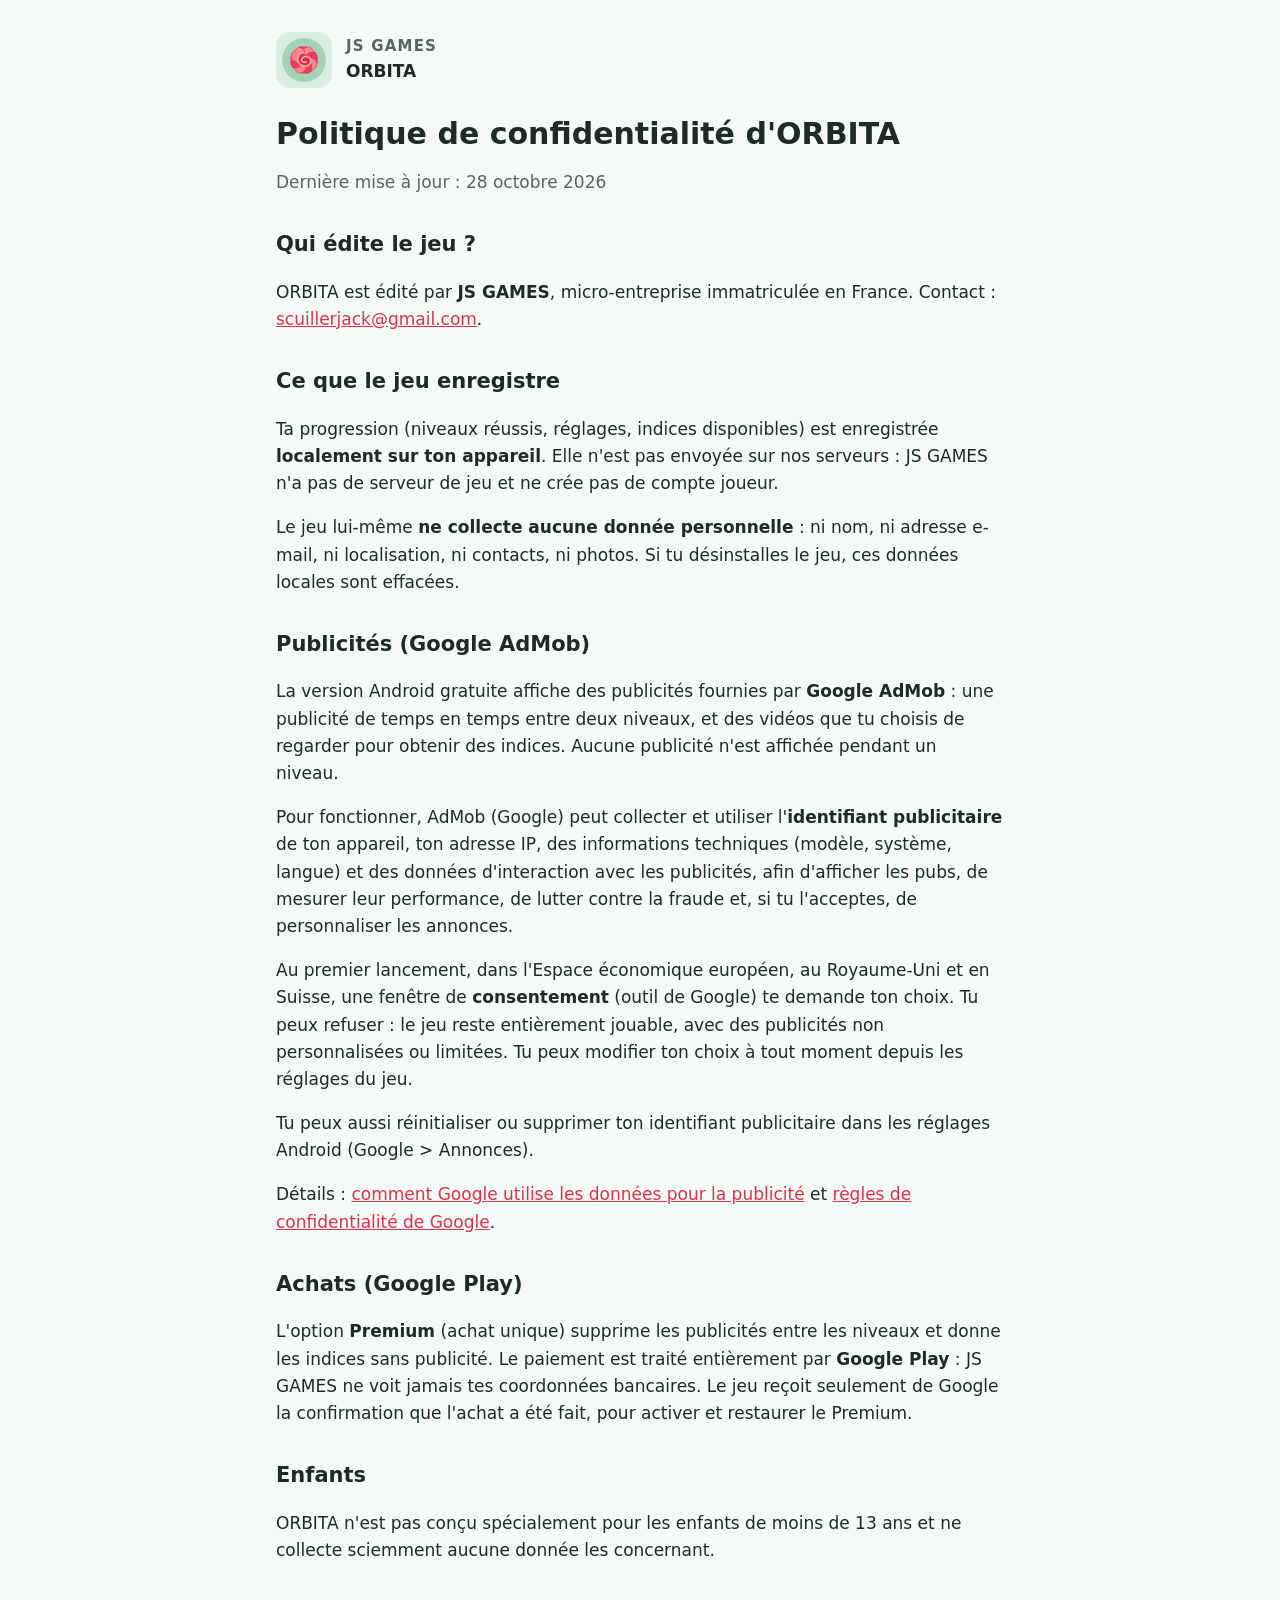
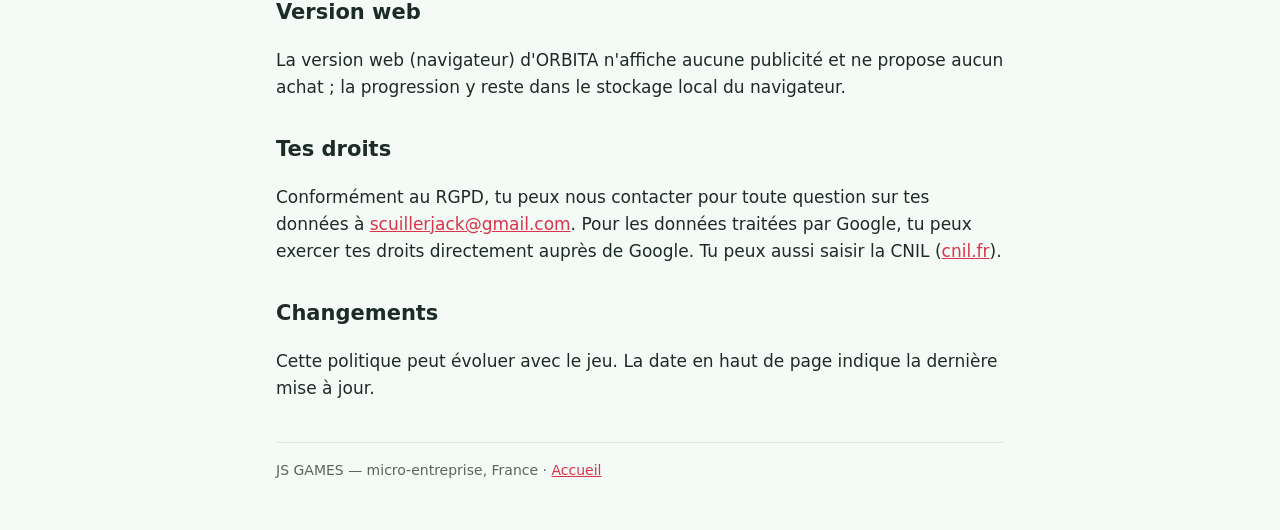
==== politique-de-confidentialite.html @ 5d9d9b10 "site JS GAMES : accueil, politique de confidentialité ORBITA, app-ads.txt Co-Authored-By: Claude Opu" ====
<!doctype html>
<html lang="fr">
<head>
<meta charset="utf-8">
<meta name="viewport" content="width=device-width,initial-scale=1">
<title>Confidentialité ORBITA</title>
<meta name="description" content="Politique de confidentialité du jeu ORBITA, édité par JS GAMES.">
<link rel="icon" href="orbita-icon.png">
<link rel="stylesheet" href="style.css">
</head>
<body>
<main>
  <header><img src="orbita-icon.png" alt=""><div><div class="brand">JS GAMES</div><strong>ORBITA</strong></div></header>
  <h1>Politique de confidentialité d'ORBITA</h1>
  <p class="muted">Dernière mise à jour : 28 octobre 2026</p>

  <h2>Qui édite le jeu ?</h2>
  <p>ORBITA est édité par <strong>JS GAMES</strong>, micro-entreprise immatriculée en France. Contact : <a href="mailto:scuillerjack@gmail.com">scuillerjack@gmail.com</a>.</p>

  <h2>Ce que le jeu enregistre</h2>
  <p>Ta progression (niveaux réussis, réglages, indices disponibles) est enregistrée <strong>localement sur ton appareil</strong>. Elle n'est pas envoyée sur nos serveurs : JS GAMES n'a pas de serveur de jeu et ne crée pas de compte joueur.</p>
  <p>Le jeu lui-même <strong>ne collecte aucune donnée personnelle</strong> : ni nom, ni adresse e-mail, ni localisation, ni contacts, ni photos. Si tu désinstalles le jeu, ces données locales sont effacées.</p>

  <h2>Publicités (Google AdMob)</h2>
  <p>La version Android gratuite affiche des publicités fournies par <strong>Google AdMob</strong> : une publicité de temps en temps entre deux niveaux, et des vidéos que tu choisis de regarder pour obtenir des indices. Aucune publicité n'est affichée pendant un niveau.</p>
  <p>Pour fonctionner, AdMob (Google) peut collecter et utiliser l'<strong>identifiant publicitaire</strong> de ton appareil, ton adresse IP, des informations techniques (modèle, système, langue) et des données d'interaction avec les publicités, afin d'afficher les pubs, de mesurer leur performance, de lutter contre la fraude et, si tu l'acceptes, de personnaliser les annonces.</p>
  <p>Au premier lancement, dans l'Espace économique européen, au Royaume-Uni et en Suisse, une fenêtre de <strong>consentement</strong> (outil de Google) te demande ton choix. Tu peux refuser : le jeu reste entièrement jouable, avec des publicités non personnalisées ou limitées. Tu peux modifier ton choix à tout moment depuis les réglages du jeu.</p>
  <p>Tu peux aussi réinitialiser ou supprimer ton identifiant publicitaire dans les réglages Android (Google &gt; Annonces).</p>
  <p>Détails : <a href="https://policies.google.com/technologies/ads?hl=fr" rel="noopener">comment Google utilise les données pour la publicité</a> et <a href="https://policies.google.com/privacy?hl=fr" rel="noopener">règles de confidentialité de Google</a>.</p>

  <h2>Achats (Google Play)</h2>
  <p>L'option <strong>Premium</strong> (achat unique) supprime les publicités entre les niveaux et donne les indices sans publicité. Le paiement est traité entièrement par <strong>Google Play</strong> : JS GAMES ne voit jamais tes coordonnées bancaires. Le jeu reçoit seulement de Google la confirmation que l'achat a été fait, pour activer et restaurer le Premium.</p>

  <h2>Enfants</h2>
  <p>ORBITA n'est pas conçu spécialement pour les enfants de moins de 13 ans et ne collecte sciemment aucune donnée les concernant.</p>

  <h2>Version web</h2>
  <p>La version web (navigateur) d'ORBITA n'affiche aucune publicité et ne propose aucun achat ; la progression y reste dans le stockage local du navigateur.</p>

  <h2>Tes droits</h2>
  <p>Conformément au RGPD, tu peux nous contacter pour toute question sur tes données à <a href="mailto:scuillerjack@gmail.com">scuillerjack@gmail.com</a>. Pour les données traitées par Google, tu peux exercer tes droits directement auprès de Google. Tu peux aussi saisir la CNIL (<a href="https://www.cnil.fr" rel="noopener">cnil.fr</a>).</p>

  <h2>Changements</h2>
  <p>Cette politique peut évoluer avec le jeu. La date en haut de page indique la dernière mise à jour.</p>

  <footer>JS GAMES — micro-entreprise, France · <a href="index.html">Accueil</a></footer>
</main>
</body>
</html>
---- style.css ----
:root{--bg:#f4faf6;--card:#ffffff;--text:#1d2b26;--muted:#56665f;--accent:#d9344b;--soft:#a5d3b8;--line:#dbe9e0}
@media (prefers-color-scheme:dark){:root{--bg:#101a28;--card:#172435;--text:#edf5ff;--muted:#a9b8c8;--accent:#ff7d8f;--soft:#2f5a48;--line:#26384d}}
*{box-sizing:border-box}
body{margin:0;background:var(--bg);color:var(--text);font:17px/1.6 system-ui,-apple-system,"Segoe UI",Roboto,sans-serif}
main{max-width:760px;margin:0 auto;padding:32px 16px 48px}
header{display:flex;align-items:center;gap:14px;margin-bottom:28px}
header img{width:56px;height:56px;border-radius:14px}
.brand{font-weight:800;letter-spacing:.08em;font-size:15px;color:var(--muted)}
h1{font-size:30px;line-height:1.2;margin:0 0 12px}
h2{font-size:21px;margin:32px 0 8px}
p,li{color:var(--text)}
.muted{color:var(--muted)}
.card{background:var(--card);border:1px solid var(--line);border-radius:18px;padding:20px;margin:20px 0}
a{color:var(--accent)}
footer{margin-top:40px;padding-top:16px;border-top:1px solid var(--line);font-size:14px;color:var(--muted)}
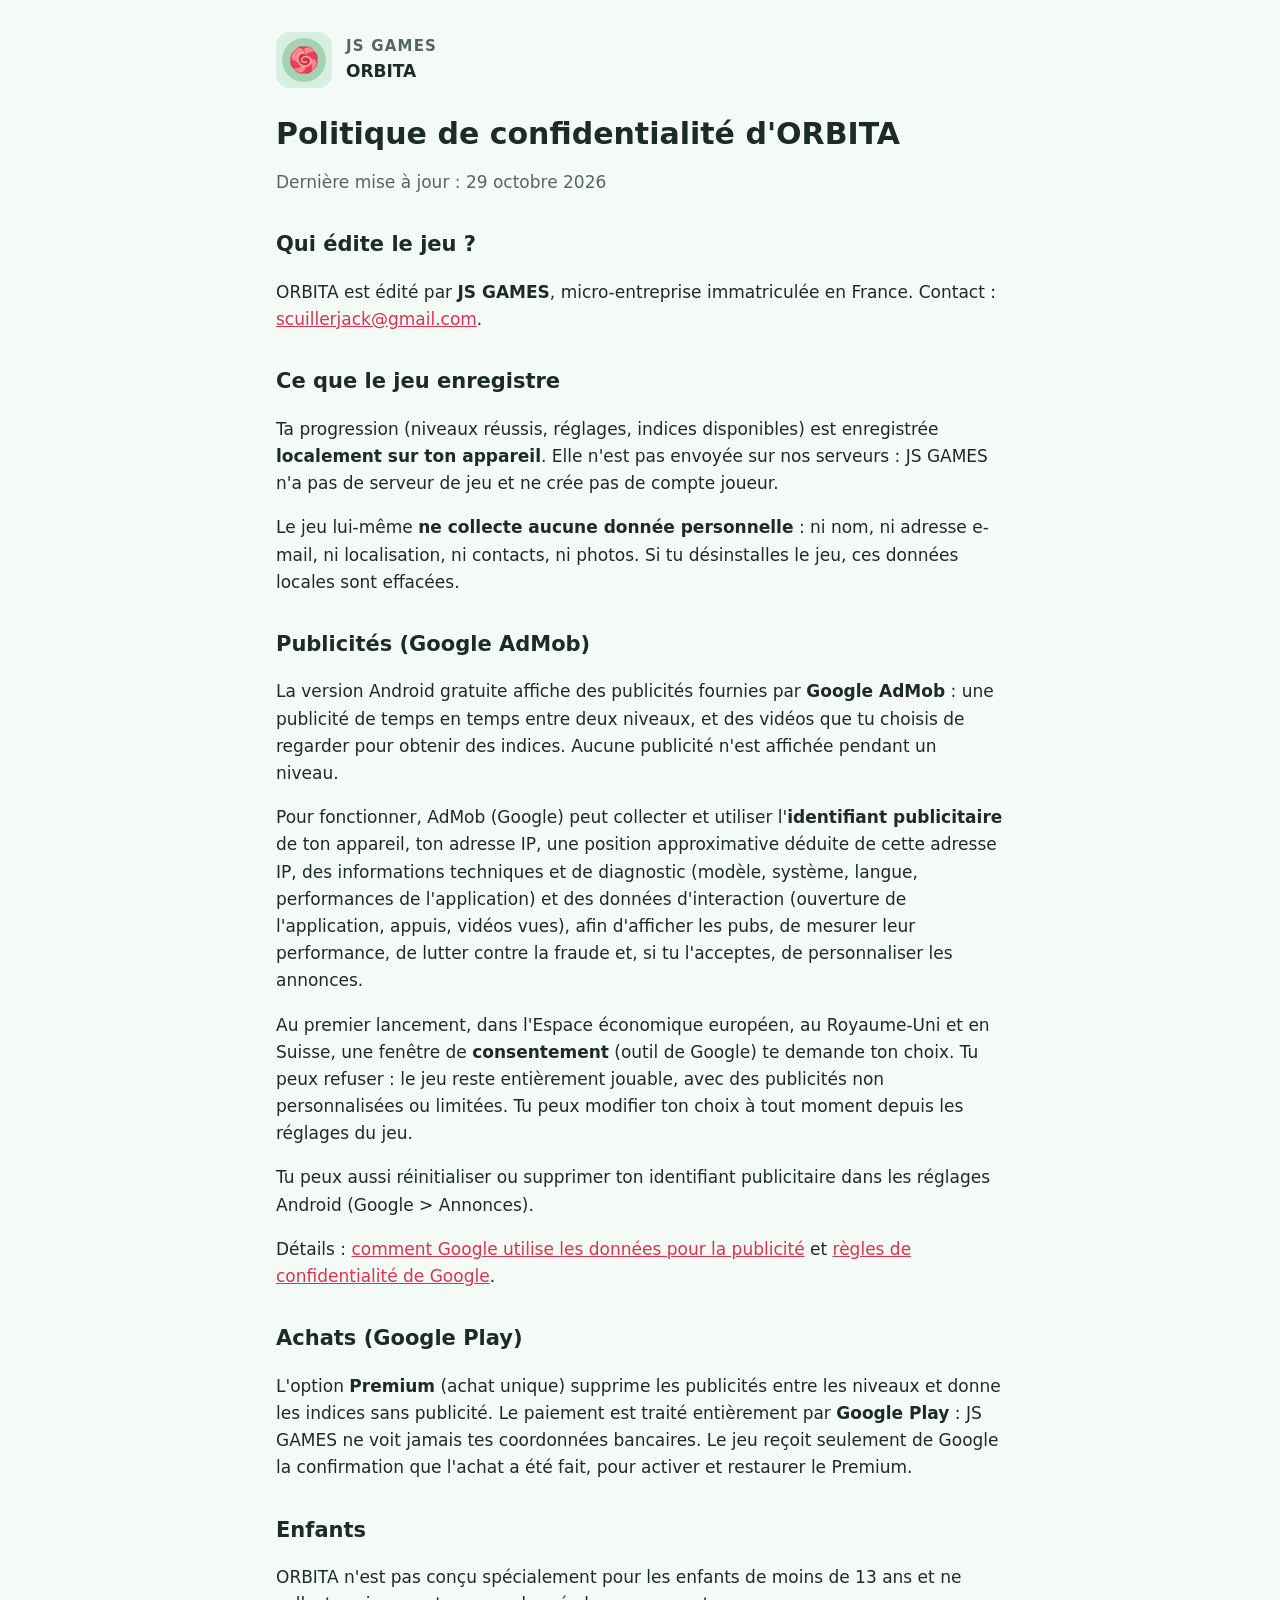
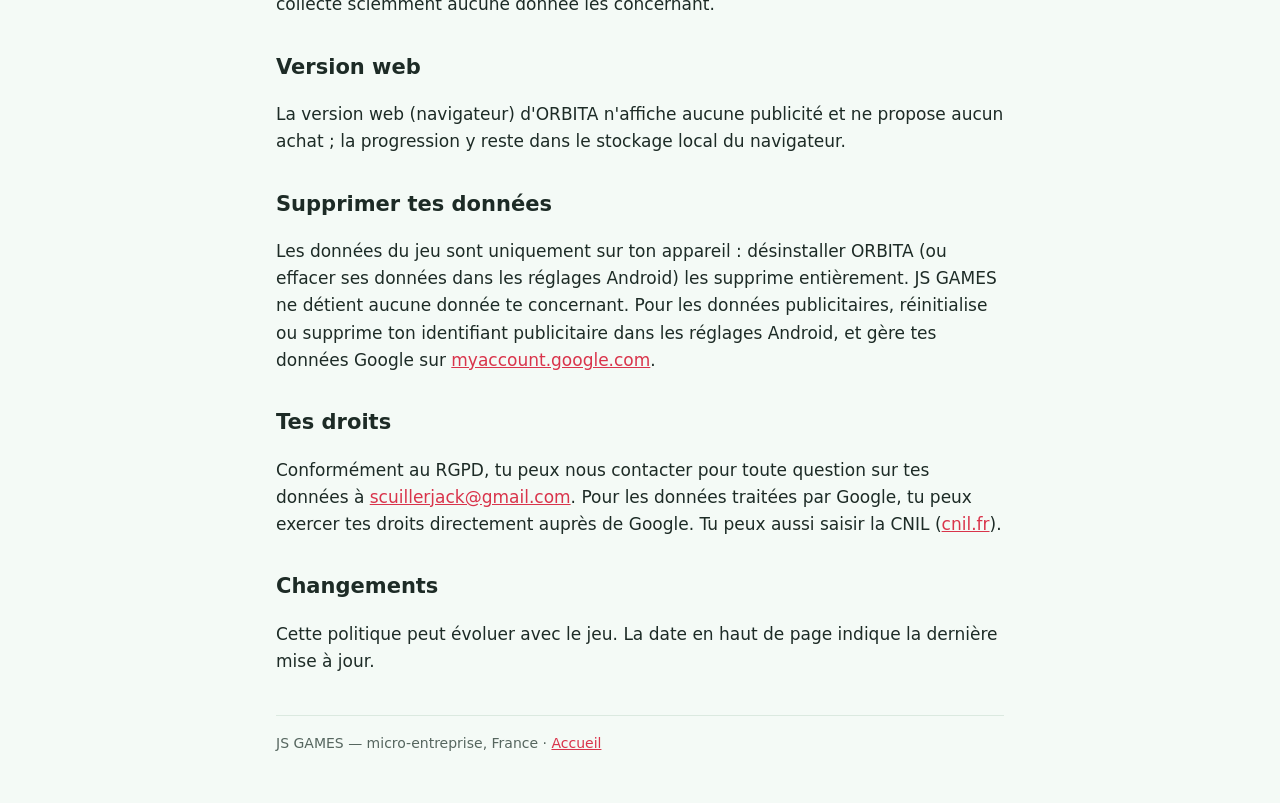
==== commit 25c3062b: "confidentialité ORBITA : alignée sur la déclaration Play, section suppression des données Co-Authore" ====
--- a/politique-de-confidentialite.html
+++ b/politique-de-confidentialite.html
@@ -12,7 +12,7 @@
 <main>
   <header><img src="orbita-icon.png" alt=""><div><div class="brand">JS GAMES</div><strong>ORBITA</strong></div></header>
   <h1>Politique de confidentialité d'ORBITA</h1>
-  <p class="muted">Dernière mise à jour : 28 octobre 2026</p>
+  <p class="muted">Dernière mise à jour : 29 octobre 2026</p>
 
   <h2>Qui édite le jeu ?</h2>
   <p>ORBITA est édité par <strong>JS GAMES</strong>, micro-entreprise immatriculée en France. Contact : <a href="mailto:scuillerjack@gmail.com">scuillerjack@gmail.com</a>.</p>
@@ -23,7 +23,7 @@
 
   <h2>Publicités (Google AdMob)</h2>
   <p>La version Android gratuite affiche des publicités fournies par <strong>Google AdMob</strong> : une publicité de temps en temps entre deux niveaux, et des vidéos que tu choisis de regarder pour obtenir des indices. Aucune publicité n'est affichée pendant un niveau.</p>
-  <p>Pour fonctionner, AdMob (Google) peut collecter et utiliser l'<strong>identifiant publicitaire</strong> de ton appareil, ton adresse IP, des informations techniques (modèle, système, langue) et des données d'interaction avec les publicités, afin d'afficher les pubs, de mesurer leur performance, de lutter contre la fraude et, si tu l'acceptes, de personnaliser les annonces.</p>
+  <p>Pour fonctionner, AdMob (Google) peut collecter et utiliser l'<strong>identifiant publicitaire</strong> de ton appareil, ton adresse IP, une position approximative déduite de cette adresse IP, des informations techniques et de diagnostic (modèle, système, langue, performances de l'application) et des données d'interaction (ouverture de l'application, appuis, vidéos vues), afin d'afficher les pubs, de mesurer leur performance, de lutter contre la fraude et, si tu l'acceptes, de personnaliser les annonces.</p>
   <p>Au premier lancement, dans l'Espace économique européen, au Royaume-Uni et en Suisse, une fenêtre de <strong>consentement</strong> (outil de Google) te demande ton choix. Tu peux refuser : le jeu reste entièrement jouable, avec des publicités non personnalisées ou limitées. Tu peux modifier ton choix à tout moment depuis les réglages du jeu.</p>
   <p>Tu peux aussi réinitialiser ou supprimer ton identifiant publicitaire dans les réglages Android (Google &gt; Annonces).</p>
   <p>Détails : <a href="https://policies.google.com/technologies/ads?hl=fr" rel="noopener">comment Google utilise les données pour la publicité</a> et <a href="https://policies.google.com/privacy?hl=fr" rel="noopener">règles de confidentialité de Google</a>.</p>
@@ -37,7 +37,9 @@
   <h2>Version web</h2>
   <p>La version web (navigateur) d'ORBITA n'affiche aucune publicité et ne propose aucun achat ; la progression y reste dans le stockage local du navigateur.</p>
 
-  <h2>Tes droits</h2>
+  <h2>Supprimer tes données</h2>
+<p>Les données du jeu sont uniquement sur ton appareil : désinstaller ORBITA (ou effacer ses données dans les réglages Android) les supprime entièrement. JS GAMES ne détient aucune donnée te concernant. Pour les données publicitaires, réinitialise ou supprime ton identifiant publicitaire dans les réglages Android, et gère tes données Google sur <a href="https://myaccount.google.com/data-and-privacy">myaccount.google.com</a>.</p>
+<h2>Tes droits</h2>
   <p>Conformément au RGPD, tu peux nous contacter pour toute question sur tes données à <a href="mailto:scuillerjack@gmail.com">scuillerjack@gmail.com</a>. Pour les données traitées par Google, tu peux exercer tes droits directement auprès de Google. Tu peux aussi saisir la CNIL (<a href="https://www.cnil.fr" rel="noopener">cnil.fr</a>).</p>
 
   <h2>Changements</h2>
